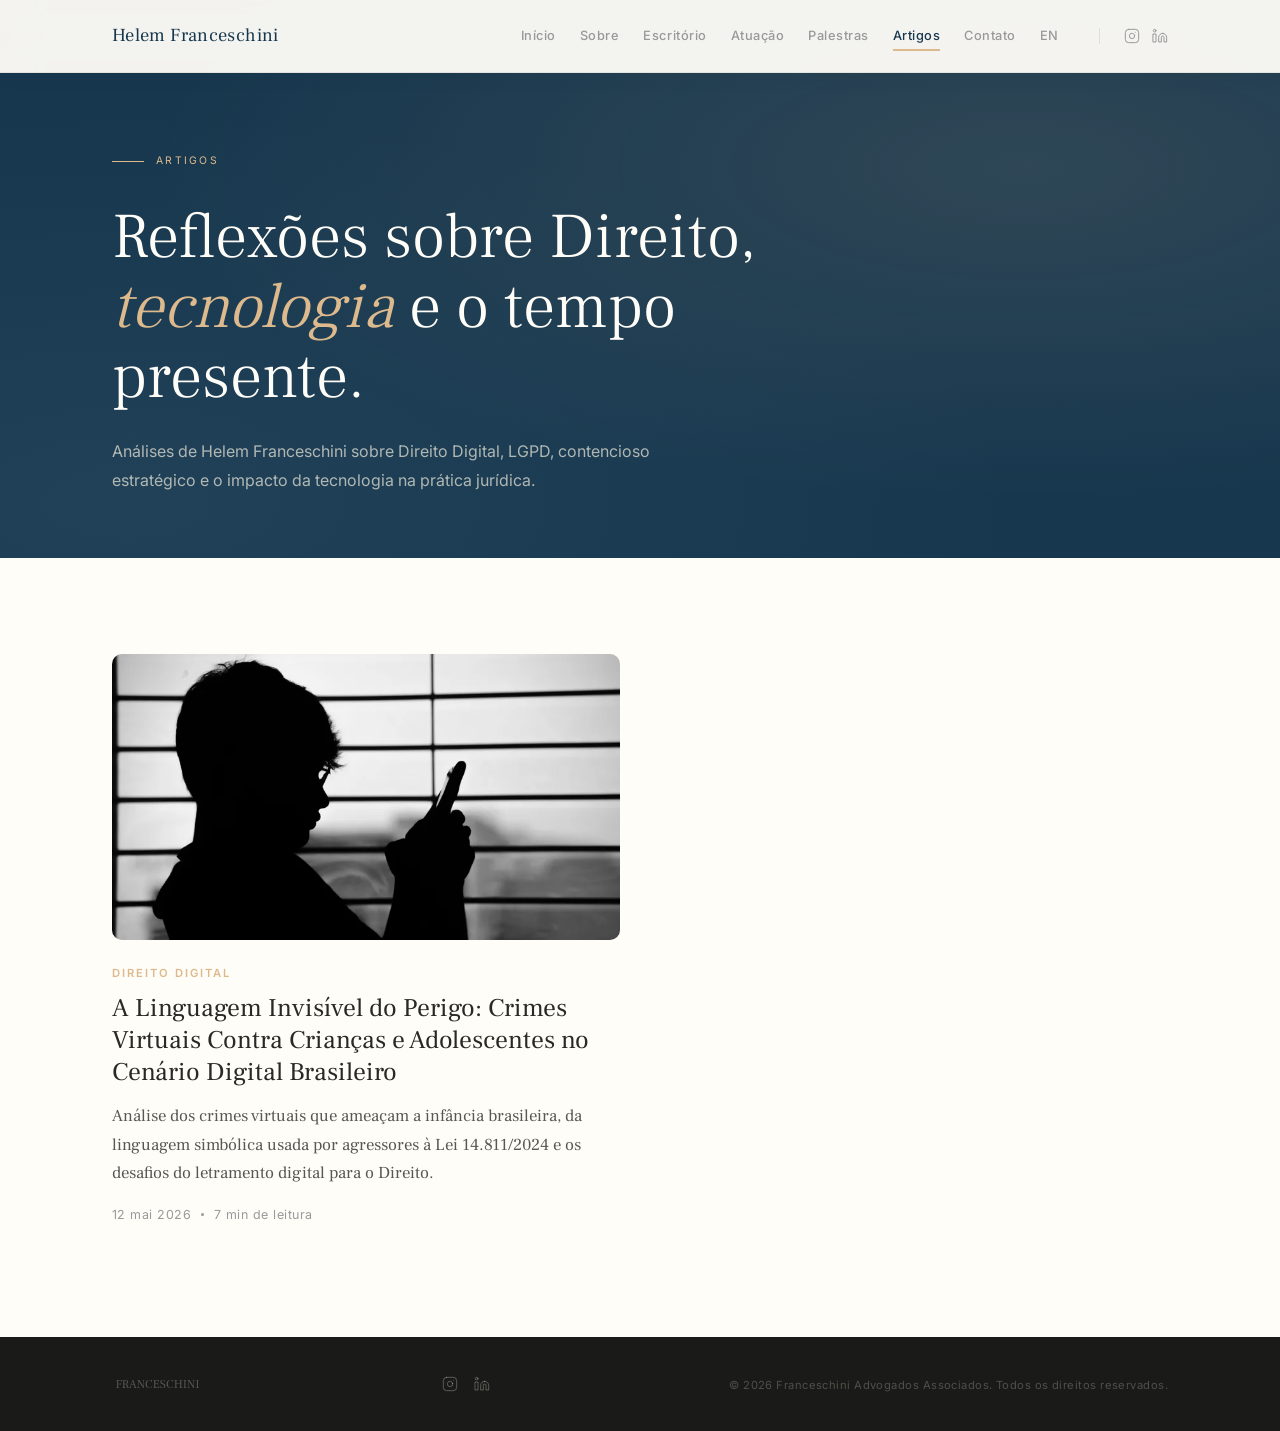
==== artigos/index.html @ 5e7c6a3b "feat: adiciona seção de Artigos com primeiro post (PT + EN) - /artigos/ (PT) e /en/articles/ (EN): l" ====
<!DOCTYPE html>
<html lang="pt-BR">
<head>
  <meta charset="UTF-8">
  <meta name="viewport" content="width=device-width, initial-scale=1.0">

  <title>Artigos | Helem Franceschini — Direito Digital, LGPD, Contencioso</title>
  <meta name="description" content="Artigos de Helem Franceschini sobre Direito Digital, LGPD, contencioso estratégico empresarial e tecnologia aplicada ao Direito.">
  <meta name="author" content="Helem Franceschini">
  <meta name="robots" content="index, follow, max-image-preview:large, max-snippet:-1">

  <link rel="canonical" href="https://www.helemfranceschini.com/artigos/">

  <!-- Open Graph -->
  <meta property="og:type" content="website">
  <meta property="og:locale" content="pt_BR">
  <meta property="og:title" content="Artigos | Helem Franceschini">
  <meta property="og:description" content="Artigos sobre Direito Digital, LGPD, contencioso estratégico empresarial e tecnologia aplicada ao Direito.">
  <meta property="og:url" content="https://www.helemfranceschini.com/artigos/">
  <meta property="og:site_name" content="Helem Franceschini">
  <meta property="og:image" content="https://www.helemfranceschini.com/assets/images/helem-franceschini-profile.jpg">

  <!-- Twitter Card -->
  <meta name="twitter:card" content="summary_large_image">
  <meta name="twitter:title" content="Artigos | Helem Franceschini">
  <meta name="twitter:description" content="Artigos sobre Direito Digital, LGPD, contencioso e tecnologia aplicada ao Direito.">
  <meta name="twitter:image" content="https://www.helemfranceschini.com/assets/images/helem-franceschini-profile.jpg">

  <!-- Favicon & Theme -->
  <link rel="icon" href="/assets/logos/icon.svg" type="image/svg+xml">
  <meta name="theme-color" content="#17374E">

  <!-- hreflang -->
  <link rel="alternate" hreflang="pt-BR" href="https://www.helemfranceschini.com/artigos/">
  <link rel="alternate" hreflang="en" href="https://www.helemfranceschini.com/en/articles/">
  <link rel="alternate" hreflang="x-default" href="https://www.helemfranceschini.com/artigos/">

  <!-- Structured Data — Blog index -->
  <script type="application/ld+json">
  {
    "@context": "https://schema.org",
    "@type": "Blog",
    "name": "Artigos — Helem Franceschini",
    "description": "Artigos sobre Direito Digital, LGPD, contencioso estratégico e tecnologia aplicada ao Direito.",
    "url": "https://www.helemfranceschini.com/artigos/",
    "inLanguage": "pt-BR",
    "publisher": {
      "@type": "Organization",
      "name": "Franceschini Advogados Associados",
      "url": "https://www.helemfranceschini.com"
    },
    "blogPost": [
      {
        "@type": "BlogPosting",
        "headline": "A Linguagem Invisível do Perigo: Crimes Virtuais Contra Crianças e Adolescentes no Cenário Digital Brasileiro",
        "url": "https://www.helemfranceschini.com/artigos/linguagem-invisivel-do-perigo.html",
        "datePublished": "2026-05-12",
        "author": { "@type": "Person", "name": "Helem Franceschini" },
        "image": "https://www.helemfranceschini.com/assets/images/articles/linguagem-invisivel-do-perigo-1600w.jpg"
      }
    ]
  }
  </script>

  <!-- Fonts -->
  <link rel="preconnect" href="https://fonts.googleapis.com">
  <link rel="preconnect" href="https://fonts.gstatic.com" crossorigin>
  <link href="https://fonts.googleapis.com/css2?family=Frank+Ruhl+Libre:wght@300;400;500&family=Inter:wght@400;500;600;700&display=swap" rel="stylesheet">

  <link rel="stylesheet" href="/css/style.css">
</head>
<body>

  <a href="#conteudo" class="skip-link">Pular para o conteúdo</a>

  <!-- NAVIGATION -->
  <header>
    <nav class="nav" id="nav" aria-label="Navegação principal">
      <div class="nav-inner">
        <a href="/" class="nav-logo" aria-label="Helem Franceschini — Início">
          <span class="nav-logo-text">Helem Franceschini</span>
        </a>
        <div class="nav-links">
          <a href="/" class="nav-link">Início</a>
          <a href="/#sobre" class="nav-link">Sobre</a>
          <a href="/#escritorio" class="nav-link">Escritório</a>
          <a href="/#atuacao" class="nav-link">Atuação</a>
          <a href="/#palestras" class="nav-link">Palestras</a>
          <a href="/artigos/" class="nav-link active">Artigos</a>
          <a href="/#contato" class="nav-link">Contato</a>
          <a href="/en/articles/" class="nav-link nav-lang" hreflang="en" lang="en" aria-label="Switch to English version">EN</a>
          <div class="nav-socials">
            <a href="https://www.instagram.com/helemfranceschini" class="nav-social" aria-label="Instagram" target="_blank" rel="noopener noreferrer">
              <svg width="16" height="16" viewBox="0 0 24 24" fill="none" stroke="currentColor" stroke-width="1.5" stroke-linecap="round" stroke-linejoin="round" aria-hidden="true"><rect x="2" y="2" width="20" height="20" rx="5" ry="5"/><path d="m16 11.37A4 4 0 1 1 12.63 8 4 4 0 0 1 16 11.37z"/><line x1="17.5" y1="6.5" x2="17.51" y2="6.5"/></svg>
            </a>
            <a href="https://www.linkedin.com/in/helem-franceschini-45b18839" class="nav-social" aria-label="LinkedIn" target="_blank" rel="noopener noreferrer">
              <svg width="16" height="16" viewBox="0 0 24 24" fill="none" stroke="currentColor" stroke-width="1.5" stroke-linecap="round" stroke-linejoin="round" aria-hidden="true"><path d="M16 8a6 6 0 0 1 6 6v7h-4v-7a2 2 0 0 0-2-2 2 2 0 0 0-2 2v7h-4v-7a6 6 0 0 1 6-6z"/><rect x="2" y="9" width="4" height="12"/><circle cx="4" cy="4" r="2"/></svg>
            </a>
          </div>
        </div>
        <button class="nav-toggle" id="navToggle" aria-label="Abrir menu de navegação" aria-expanded="false" onclick="this.classList.toggle('open');var m=document.getElementById('mobileMenu');m.classList.toggle('open');var o=m.classList.contains('open');document.body.style.overflow=o?'hidden':'';this.setAttribute('aria-expanded',o?'true':'false');">
          <span></span>
          <span></span>
        </button>
      </div>
    </nav>
  </header>

  <!-- MOBILE MENU -->
  <div class="mobile-menu" id="mobileMenu" role="dialog" aria-label="Menu de navegação">
    <a href="/" class="mobile-link">Início</a>
    <a href="/#sobre" class="mobile-link">Sobre</a>
    <a href="/#escritorio" class="mobile-link">Escritório</a>
    <a href="/#atuacao" class="mobile-link">Atuação</a>
    <a href="/#palestras" class="mobile-link">Palestras</a>
    <a href="/artigos/" class="mobile-link">Artigos</a>
    <a href="/#contato" class="mobile-link">Contato</a>
    <a href="/en/articles/" class="mobile-link mobile-lang" hreflang="en" lang="en" aria-label="Switch to English version">EN — English version</a>
    <div class="mobile-socials">
      <a href="https://www.instagram.com/helemfranceschini" class="mobile-social" aria-label="Instagram" target="_blank" rel="noopener noreferrer">
        <svg width="20" height="20" viewBox="0 0 24 24" fill="none" stroke="currentColor" stroke-width="1.5" stroke-linecap="round" stroke-linejoin="round" aria-hidden="true"><rect x="2" y="2" width="20" height="20" rx="5" ry="5"/><path d="m16 11.37A4 4 0 1 1 12.63 8 4 4 0 0 1 16 11.37z"/><line x1="17.5" y1="6.5" x2="17.51" y2="6.5"/></svg>
      </a>
      <a href="https://www.linkedin.com/in/helem-franceschini-45b18839" class="mobile-social" aria-label="LinkedIn" target="_blank" rel="noopener noreferrer">
        <svg width="20" height="20" viewBox="0 0 24 24" fill="none" stroke="currentColor" stroke-width="1.5" stroke-linecap="round" stroke-linejoin="round" aria-hidden="true"><path d="M16 8a6 6 0 0 1 6 6v7h-4v-7a2 2 0 0 0-2-2 2 2 0 0 0-2 2v7h-4v-7a6 6 0 0 1 6-6z"/><rect x="2" y="9" width="4" height="12"/><circle cx="4" cy="4" r="2"/></svg>
      </a>
    </div>
  </div>

  <main id="conteudo">
    <!-- HERO -->
    <section class="articles-hero" aria-label="Artigos">
      <div class="container">
        <div class="section-eyebrow eyebrow-ambar">
          <span class="eyebrow-line line-ambar"></span>
          <span>Artigos</span>
        </div>
        <h1 class="articles-hero-title">
          Reflexões sobre Direito,<br>
          <em>tecnologia</em> e o tempo presente.
        </h1>
        <p class="articles-hero-sub">
          Análises de Helem Franceschini sobre Direito Digital, LGPD, contencioso estratégico e o impacto da tecnologia na prática jurídica.
        </p>
      </div>
    </section>

    <!-- LISTING -->
    <section class="articles-section" aria-label="Lista de artigos">
      <div class="container">
        <div class="articles-grid">

          <a href="/artigos/linguagem-invisivel-do-perigo.html" class="article-card" aria-label="A Linguagem Invisível do Perigo">
            <div class="article-card-cover">
              <picture>
                <source type="image/webp" srcset="/assets/images/articles/linguagem-invisivel-do-perigo-800w.webp 800w, /assets/images/articles/linguagem-invisivel-do-perigo-1600w.webp 1600w" sizes="(max-width: 900px) 100vw, 540px">
                <img src="/assets/images/articles/linguagem-invisivel-do-perigo-1600w.jpg" srcset="/assets/images/articles/linguagem-invisivel-do-perigo-800w.jpg 800w, /assets/images/articles/linguagem-invisivel-do-perigo-1600w.jpg 1600w" sizes="(max-width: 900px) 100vw, 540px" alt="" width="1600" height="900" loading="lazy">
              </picture>
            </div>
            <div class="article-card-category">Direito Digital</div>
            <h2 class="article-card-title">A Linguagem Invisível do Perigo: Crimes Virtuais Contra Crianças e Adolescentes no Cenário Digital Brasileiro</h2>
            <p class="article-card-summary">Análise dos crimes virtuais que ameaçam a infância brasileira, da linguagem simbólica usada por agressores à Lei 14.811/2024 e os desafios do letramento digital para o Direito.</p>
            <div class="article-card-meta">
              <time datetime="2026-05-12">12 mai 2026</time>
              <span class="article-card-meta-dot" aria-hidden="true"></span>
              <span>7 min de leitura</span>
            </div>
          </a>

        </div>
      </div>
    </section>
  </main>

  <!-- FOOTER -->
  <footer class="footer" role="contentinfo">
    <div class="container footer-inner">
      <div class="footer-brand">
        <img src="/assets/logos/logotype.svg" alt="Franceschini Advogados Associados" class="footer-logo" width="200" height="16">
      </div>
      <div class="footer-center">
        <div class="footer-socials">
          <a href="https://www.instagram.com/helemfranceschini" class="footer-social-link" aria-label="Instagram" target="_blank" rel="noopener noreferrer">
            <svg width="16" height="16" viewBox="0 0 24 24" fill="none" stroke="currentColor" stroke-width="1.5" stroke-linecap="round" stroke-linejoin="round" aria-hidden="true"><rect x="2" y="2" width="20" height="20" rx="5" ry="5"/><path d="m16 11.37A4 4 0 1 1 12.63 8 4 4 0 0 1 16 11.37z"/><line x1="17.5" y1="6.5" x2="17.51" y2="6.5"/></svg>
          </a>
          <a href="https://www.linkedin.com/in/helem-franceschini-45b18839" class="footer-social-link" aria-label="LinkedIn" target="_blank" rel="noopener noreferrer">
            <svg width="16" height="16" viewBox="0 0 24 24" fill="none" stroke="currentColor" stroke-width="1.5" stroke-linecap="round" stroke-linejoin="round" aria-hidden="true"><path d="M16 8a6 6 0 0 1 6 6v7h-4v-7a2 2 0 0 0-2-2 2 2 0 0 0-2 2v7h-4v-7a6 6 0 0 1 6-6z"/><rect x="2" y="9" width="4" height="12"/><circle cx="4" cy="4" r="2"/></svg>
          </a>
        </div>
      </div>
      <div class="footer-right">
        <span class="footer-text">&copy; 2026 Franceschini Advogados Associados. Todos os direitos reservados.</span>
      </div>
    </div>
  </footer>

  <script src="/js/main.js" defer></script>
</body>
</html>
---- css/style.css ----
/* ========================================
   HELEM FRANCESCHINI — Site Pessoal
   Paleta: Safira, Azul, Off-white, Alabastro, Âmbar, Ônix
   Tipografia: Inter (títulos) + Frank Ruhl Libre (corpo)
   ======================================== */

/* ── SKIP LINK ── */
.skip-link {
  position: absolute;
  top: -100%;
  left: 1rem;
  z-index: 9999;
  padding: 0.75rem 1.5rem;
  background: var(--safira);
  color: var(--offwhite);
  font-family: 'Inter', sans-serif;
  font-size: 0.85rem;
  border-radius: 0 0 8px 8px;
  transition: top 0.2s;
}

.skip-link:focus {
  top: 0;
}

/* ── RESET & BASE ── */
*, *::before, *::after {
  box-sizing: border-box;
  margin: 0;
  padding: 0;
}

:root {
  --safira: #17374E;
  --safira-mid: #1e4a67;
  --azul: #8FB8CC;
  --offwhite: #FFFDF8;
  --alabastro: #EFEBDB;
  --ambar: #DDBA8D;
  --onix: #2A2926;
  --cinza: #999999;
  --cinza-light: #e8e4d8;

  --font-display: 'Inter', sans-serif;
  --font-body: 'Frank Ruhl Libre', serif;

  --nav-height: 72px;
}

html {
  scroll-behavior: smooth;
  scroll-padding-top: var(--nav-height);
}

body {
  font-family: var(--font-body);
  font-size: 1.1rem;
  background: var(--offwhite);
  color: var(--onix);
  line-height: 1.7;
  -webkit-font-smoothing: antialiased;
  -moz-osx-font-smoothing: grayscale;
  overflow-x: hidden;
}

a {
  color: inherit;
  text-decoration: none;
}

img {
  max-width: 100%;
  display: block;
}

/* ── CONTAINER ── */
.container {
  width: 100%;
  max-width: 1120px;
  margin: 0 auto;
  padding: 0 2rem;
}

/* ── NAVIGATION ── */
.nav {
  position: fixed;
  top: 0;
  left: 0;
  right: 0;
  z-index: 1000;
  background: transparent;
  border-bottom: 0.5px solid transparent;
  transition: background 0.4s ease, box-shadow 0.4s ease, border-color 0.4s ease;
}

.nav.scrolled {
  background: rgba(255, 253, 248, 0.95);
  backdrop-filter: blur(20px);
  -webkit-backdrop-filter: blur(20px);
  border-bottom-color: rgba(42, 41, 38, 0.08);
  box-shadow: 0 1px 20px rgba(23, 55, 78, 0.06);
}

.nav-inner {
  max-width: 1120px;
  margin: 0 auto;
  padding: 0 2rem;
  height: var(--nav-height);
  display: flex;
  align-items: center;
  justify-content: space-between;
}

.nav-logo-text {
  font-family: var(--font-body);
  font-size: 1.15rem;
  font-weight: 400;
  letter-spacing: 0.02em;
  color: var(--offwhite);
  transition: color 0.3s;
}

.nav.scrolled .nav-logo-text {
  color: var(--safira);
}

.nav-logo:hover .nav-logo-img {
  opacity: 0.7;
}

.nav-links {
  display: flex;
  align-items: center;
  gap: 1.5rem;
}

.nav-link {
  font-family: var(--font-display);
  font-size: 0.8rem;
  font-weight: 500;
  letter-spacing: 0.04em;
  color: rgba(239, 235, 219, 0.5);
  transition: color 0.3s;
  position: relative;
}

.nav.scrolled .nav-link {
  color: var(--cinza);
}

.nav-link::after {
  content: '';
  position: absolute;
  bottom: -4px;
  left: 0;
  width: 0;
  height: 1.5px;
  background: var(--ambar);
  transition: width 0.3s ease;
}

.nav-link:hover,
.nav-link.active {
  color: var(--offwhite);
}

.nav.scrolled .nav-link:hover,
.nav.scrolled .nav-link.active {
  color: var(--safira);
}

.nav-link.active::after,
.nav-link:hover::after {
  width: 100%;
}

/* Nav Social Icons */
.nav-socials {
  display: flex;
  align-items: center;
  gap: 0.75rem;
  margin-left: 1rem;
  padding-left: 1.5rem;
  border-left: 1px solid rgba(239, 235, 219, 0.15);
}

.nav.scrolled .nav-socials {
  border-left-color: rgba(42, 41, 38, 0.1);
}

.nav-social {
  display: flex;
  align-items: center;
  justify-content: center;
  color: rgba(239, 235, 219, 0.4);
  transition: color 0.3s;
}

.nav-social:hover {
  color: var(--ambar);
}

.nav.scrolled .nav-social {
  color: var(--cinza);
}

.nav.scrolled .nav-social:hover {
  color: var(--safira);
}

/* Hamburger */
.nav-toggle {
  display: none;
  background: none;
  border: none;
  cursor: pointer;
  width: 28px;
  height: 20px;
  position: relative;
  z-index: 1001;
}

.nav-toggle span {
  display: block;
  width: 100%;
  height: 1.5px;
  background: var(--offwhite);
  position: absolute;
  left: 0;
  transition: all 0.3s ease;
}

.nav.scrolled .nav-toggle span {
  background: var(--safira);
}

.nav-toggle span:first-child { top: 4px; }
.nav-toggle span:last-child { bottom: 4px; }

.nav-toggle.open span:first-child {
  top: 50%;
  transform: translateY(-50%) rotate(45deg);
}

.nav-toggle.open span:last-child {
  bottom: 50%;
  transform: translateY(50%) rotate(-45deg);
}

/* Mobile Menu */
.mobile-menu {
  display: none;
  position: fixed;
  top: 0;
  left: 0;
  right: 0;
  bottom: 0;
  background: var(--safira);
  z-index: 999;
  flex-direction: column;
  align-items: center;
  justify-content: center;
  gap: 2.5rem;
  opacity: 0;
  pointer-events: none;
  transition: opacity 0.4s ease;
}

.mobile-menu.open {
  opacity: 1;
  pointer-events: auto;
}

.mobile-link {
  font-family: var(--font-display);
  font-size: 1.5rem;
  font-weight: 300;
  color: var(--offwhite);
  letter-spacing: 0.06em;
  transition: color 0.2s;
}

.mobile-link:hover {
  color: var(--ambar);
}

.mobile-socials {
  display: flex;
  gap: 1.5rem;
  margin-top: 1rem;
}

.mobile-social {
  display: flex;
  align-items: center;
  justify-content: center;
  width: 44px;
  height: 44px;
  border-radius: 50%;
  border: 1px solid rgba(143, 184, 204, 0.2);
  color: rgba(239, 235, 219, 0.5);
  transition: all 0.3s ease;
}

.mobile-social:hover {
  border-color: var(--ambar);
  color: var(--ambar);
}

/* ── HERO ── */
.hero {
  min-height: 100vh;
  display: flex;
  align-items: center;
  justify-content: center;
  background: var(--safira);
  position: relative;
  overflow: hidden;
}

.hero-video {
  position: absolute;
  top: 0;
  left: 0;
  width: 100%;
  height: 100%;
  object-fit: cover;
  z-index: 0;
  pointer-events: none;
}

.hero-video-overlay {
  position: absolute;
  top: 0;
  left: 0;
  width: 100%;
  height: 100%;
  background: rgba(0, 0, 0, 0.22);
  z-index: 1;
}

.hero-bg {
  position: absolute;
  inset: 0;
  pointer-events: none;
  overflow: hidden;
}

.hero-logo-bg {
  position: absolute;
  right: -350px;
  bottom: -120px;
  width: 700px;
  height: auto;
  fill: #DDBA8D;
  opacity: 0.60;
}

@media (max-width: 900px) {
  .hero-logo-bg {
    width: 550px;
    right: -280px;
    bottom: -100px;
  }
}

.hero-content {
  position: relative;
  z-index: 2;
  text-align: left;
  padding-top: calc(var(--nav-height) + 2rem);
  padding-bottom: 4rem;
}

.hero-eyebrow {
  display: flex;
  align-items: center;
  gap: 12px;
  margin-bottom: 2rem;
  font-family: var(--font-display);
  font-size: 0.65rem;
  letter-spacing: 0.22em;
  text-transform: uppercase;
  color: var(--offwhite);
  opacity: 0;
  transform: translateY(20px);
  animation: fadeUp 0.8s ease 0.3s forwards;
}

.eyebrow-line {
  display: block;
  width: 32px;
  height: 0.5px;
  background: var(--offwhite);
}

.hero-title {
  font-family: var(--font-body);
  font-weight: 300;
  font-size: clamp(2.5rem, 5.5vw, 4.2rem);
  line-height: 1.05;
  color: rgba(239, 235, 219, 0.4);
  margin-bottom: 1.75rem;
  opacity: 0;
  transform: translateY(30px);
  animation: fadeUp 0.8s ease 0.5s forwards;
}

.hero-name {
  text-transform: uppercase;
  color: var(--ambar);
  display: block;
}

.hero-subtitle {
  font-family: var(--font-display);
  font-size: clamp(1rem, 1.4vw, 1.2rem);
  font-weight: 400;
  color: rgba(239, 235, 219, 0.65);
  line-height: 1.85;
  max-width: 600px;
  margin-bottom: 4rem;
  opacity: 0;
  transform: translateY(20px);
  animation: fadeUp 0.8s ease 0.7s forwards;
}

.hero-scroll {
  display: flex;
  align-items: center;
  gap: 16px;
  font-family: var(--font-display);
  font-size: 0.7rem;
  letter-spacing: 0.14em;
  text-transform: uppercase;
  color: rgba(239, 235, 219, 0.3);
  opacity: 0;
  animation: fadeUp 0.8s ease 1s forwards;
}

.scroll-indicator {
  width: 20px;
  height: 32px;
  border: 1px solid rgba(239, 235, 219, 0.2);
  border-radius: 10px;
  display: flex;
  align-items: flex-start;
  justify-content: center;
  padding-top: 6px;
}

.scroll-dot {
  width: 3px;
  height: 6px;
  background: var(--ambar);
  border-radius: 2px;
  animation: scrollBounce 2s ease-in-out infinite;
}

/* ── SECTIONS ── */
.section {
  padding: 7rem 0;
}

.section-light {
  background: var(--offwhite);
}

.section-safira {
  background: var(--safira);
}

.section-onix {
  background: var(--onix);
}

.section-ambar {
  background: var(--ambar);
}

.section-eyebrow {
  display: flex;
  align-items: center;
  gap: 12px;
  margin-bottom: 2rem;
  font-family: var(--font-display);
  font-size: 0.65rem;
  letter-spacing: 0.22em;
  text-transform: uppercase;
  color: var(--cinza);
}

.section-eyebrow .eyebrow-line {
  background: var(--cinza);
}

.eyebrow-ambar {
  color: var(--ambar);
}

.line-ambar {
  background: var(--ambar) !important;
}

.section-title {
  font-family: var(--font-body);
  font-weight: 300;
  font-size: clamp(2rem, 4vw, 3.2rem);
  line-height: 1.15;
  margin-bottom: 2rem;
}

.title-dark {
  color: var(--onix);
}

.title-dark em {
  font-style: italic;
  color: var(--safira);
}

.title-light {
  color: var(--offwhite);
}

.title-light em {
  font-style: italic;
  color: var(--ambar);
}

.prose {
  font-family: var(--font-body);
  font-size: 1.15rem;
  font-weight: 400;
  line-height: 1.9;
  color: var(--onix);
  max-width: 660px;
  margin-bottom: 1.15rem;
}

.prose:last-child {
  margin-bottom: 0;
}

.prose-light {
  color: rgba(239, 235, 219, 0.88);
}

/* ── ABOUT GRID ── */
.about-grid {
  display: grid;
  grid-template-columns: 1.4fr 1fr;
  gap: 4rem;
  align-items: start;
}

.about-eyebrow-mobile {
  display: none;
}

/* About Photo */
.about-photo {
  display: flex;
  align-items: flex-start;
  justify-content: center;
}

.about-photo img {
  width: 100%;
  max-width: 420px;
  height: auto;
  border-radius: 14px;
  object-fit: cover;
  display: block;
}

/* Marquee Carousel */
.marquee-wrapper {
  margin-top: 4rem;
  overflow: hidden;
  display: flex;
  flex-direction: column;
  gap: 0.75rem;
  mask-image: linear-gradient(to right, transparent, black 3%, black 97%, transparent);
  -webkit-mask-image: linear-gradient(to right, transparent, black 3%, black 97%, transparent);
}

.marquee-track {
  display: flex;
  width: max-content;
  animation: marqueeScroll 55s linear infinite;
}

.marquee-track-reverse {
  animation: marqueeScrollReverse 45s linear infinite;
}

.marquee-track:hover {
  animation-play-state: paused;
}

.marquee-content {
  display: flex;
  align-items: center;
  gap: 1rem;
  flex-shrink: 0;
  padding-right: 1rem;
}

.marquee-item {
  font-family: var(--font-display);
  font-size: 0.9rem;
  color: var(--cinza);
  white-space: nowrap;
  letter-spacing: 0.02em;
  padding: 0.65rem 1.2rem;
  border-left: 2px solid var(--cinza-light);
}

.marquee-item strong {
  color: var(--safira);
  font-weight: 600;
  margin-right: 0.4rem;
}

@keyframes marqueeScroll {
  0% { transform: translateX(0); }
  100% { transform: translateX(-50%); }
}

@keyframes marqueeScrollReverse {
  0% { transform: translateX(-50%); }
  100% { transform: translateX(0); }
}

/* ── CAREER HIGHLIGHTS ── */
.about-divider {
  border: none;
  border-top: 1px solid var(--cinza-light);
  margin: 3.5rem 0;
}

.career-highlights-title {
  font-family: var(--font-body);
  font-size: clamp(1.6rem, 3vw, 2.2rem);
  font-weight: 300;
  color: var(--onix);
  margin-bottom: 2rem;
}

.career-section {
  margin-bottom: 1.75rem;
}

.career-cat {
  font-family: var(--font-display);
  font-size: 0.65rem;
  font-weight: 600;
  letter-spacing: 0.16em;
  text-transform: uppercase;
  color: var(--ambar);
  margin-bottom: 0.75rem;
}

.career-item {
  display: flex;
  align-items: baseline;
  gap: 1.25rem;
  padding: 0.7rem 0;
  border-bottom: 0.5px solid rgba(42, 41, 38, 0.06);
  font-family: var(--font-body);
  font-size: 1.05rem;
  font-weight: 400;
  color: var(--onix);
  line-height: 1.7;
}

.career-item:last-child {
  border-bottom: none;
}

.career-item-ruled {
  border-top: 1px solid rgba(42, 41, 38, 0.15);
  padding-top: 0.85rem;
  margin-top: -0.75rem;
}

.career-item strong {
  font-weight: 500;
  color: var(--safira);
}

.career-year {
  font-family: var(--font-display);
  font-size: 0.7rem;
  font-weight: 600;
  color: var(--cinza);
  letter-spacing: 0.06em;
  min-width: 60px;
  flex-shrink: 0;
}

.career-link {
  color: var(--safira);
  text-decoration: none;
  border-bottom: 1px solid rgba(23, 55, 78, 0.2);
  transition: border-color 0.2s;
}

.career-link:hover {
  border-color: var(--safira);
}

.career-link strong {
  color: inherit;
}

.career-toggle {
  display: inline-flex;
  align-items: center;
  gap: 0.5rem;
  margin-top: 1.5rem;
  padding: 0.75rem 1.5rem;
  background: none;
  border: 1px solid var(--cinza-light);
  border-radius: 50px;
  cursor: pointer;
  font-family: var(--font-display);
  font-size: 0.75rem;
  font-weight: 500;
  letter-spacing: 0.06em;
  color: var(--safira);
  transition: all 0.3s ease;
}

.career-toggle:hover {
  background: var(--safira);
  color: var(--offwhite);
  border-color: var(--safira);
}

.career-toggle-icon {
  transition: transform 0.3s ease;
}

.career-toggle[aria-expanded="true"] .career-toggle-icon {
  transform: rotate(180deg);
}

@media (max-width: 600px) {
  .career-item {
    flex-direction: column;
    gap: 0.25rem;
  }

  .career-year {
    min-width: unset;
  }
}

/* ── BELIEFS GRID ── */
.beliefs-grid {
  display: grid;
  grid-template-columns: repeat(3, 1fr);
  gap: 1.5rem;
  margin-top: 3rem;
}

.belief-card {
  padding: 2rem;
  background: rgba(255, 253, 248, 0.06);
  border-radius: 12px;
  border: 0.5px solid rgba(143, 184, 204, 0.12);
  transition: transform 0.3s ease, background 0.3s ease;
}

.belief-card:hover {
  transform: translateY(-4px);
  background: rgba(255, 253, 248, 0.1);
}

.belief-title {
  font-family: var(--font-display);
  font-size: 1.2rem;
  font-weight: 600;
  color: var(--ambar);
  margin-bottom: 0.75rem;
}

.belief-text {
  font-family: var(--font-body);
  font-size: 1.1rem;
  font-weight: 400;
  color: rgba(239, 235, 219, 0.88);
  line-height: 1.75;
}

/* ── CONVICTIONS ── */
.convictions-list {
  display: flex;
  flex-direction: column;
  gap: 1rem;
  max-width: 720px;
}

.conviction {
  display: flex;
  align-items: flex-start;
  gap: 1rem;
  padding: 1.25rem 1.5rem;
  background: rgba(255, 253, 248, 0.04);
  border-radius: 10px;
  border-left: 2px solid var(--ambar);
  transition: background 0.3s ease;
}

.conviction:hover {
  background: rgba(255, 253, 248, 0.08);
}

.conviction-marker {
  width: 6px;
  height: 6px;
  min-width: 6px;
  background: var(--ambar);
  border-radius: 50%;
  margin-top: 0.6rem;
}

.conviction p {
  font-family: var(--font-body);
  font-size: 1.1rem;
  font-weight: 400;
  color: rgba(239, 235, 219, 0.88);
  line-height: 1.8;
}

/* ── ATUAÇÃO (video bg) ── */
.section-atuacao {
  position: relative;
  overflow: hidden;
  padding: 7rem 0;
  background: var(--safira);
}

.atuacao-video {
  position: absolute;
  top: 0;
  left: 0;
  width: 100%;
  height: 100%;
  object-fit: cover;
  z-index: 0;
  pointer-events: none;
}

.atuacao-overlay {
  position: absolute;
  top: 0;
  left: 0;
  width: 100%;
  height: 100%;
  background: rgba(23, 55, 78, 0.82);
  z-index: 1;
}

.atuacao-content {
  position: relative;
  z-index: 2;
}

/* ── AREAS GRID ── */
.areas-grid {
  display: grid;
  grid-template-columns: repeat(2, 1fr);
  gap: 1.5rem;
  margin-top: 1rem;
}

.area-card-glass {
  padding: 2rem;
  background: rgba(255, 253, 248, 0.07);
  backdrop-filter: blur(8px);
  -webkit-backdrop-filter: blur(8px);
  border-radius: 12px;
  border: 0.5px solid rgba(143, 184, 204, 0.12);
  transition: transform 0.3s ease, background 0.3s ease;
}

.area-card-glass:hover {
  transform: translateY(-4px);
  background: rgba(255, 253, 248, 0.12);
}

.area-number {
  font-family: var(--font-display);
  font-size: 0.7rem;
  font-weight: 600;
  color: var(--ambar);
  letter-spacing: 0.1em;
  margin-bottom: 1rem;
}

.area-title {
  font-family: var(--font-display);
  font-size: 1.1rem;
  font-weight: 600;
  color: var(--offwhite);
  margin-bottom: 0.75rem;
  line-height: 1.3;
}

.area-desc {
  font-family: var(--font-body);
  font-size: 1.05rem;
  font-weight: 400;
  color: rgba(239, 235, 219, 0.85);
  line-height: 1.75;
}

/* ── HIGHLIGHTS ── */
.highlights-list {
  display: flex;
  flex-direction: column;
  gap: 0;
}

.highlight {
  display: flex;
  align-items: flex-start;
  gap: 2rem;
  padding: 1.75rem 0;
  border-bottom: 0.5px solid rgba(143, 184, 204, 0.12);
  transition: padding-left 0.3s ease;
}

.highlight:first-child {
  border-top: 0.5px solid rgba(143, 184, 204, 0.12);
}

.highlight:hover {
  padding-left: 1rem;
}

.highlight-year {
  font-family: var(--font-display);
  font-size: 0.7rem;
  font-weight: 600;
  color: var(--ambar);
  letter-spacing: 0.08em;
  text-transform: uppercase;
  min-width: 70px;
  padding-top: 0.2rem;
}

.highlight-content h3 {
  font-family: var(--font-display);
  font-size: 1rem;
  font-weight: 500;
  color: var(--offwhite);
  margin-bottom: 0.25rem;
}

.highlight-content p {
  font-family: var(--font-body);
  font-size: 0.95rem;
  font-weight: 400;
  color: rgba(239, 235, 219, 0.65);
  line-height: 1.7;
  max-width: 480px;
}

/* ── CTA PALESTRA ── */
.section-cta-palestra {
  position: relative;
  background: var(--onix);
  min-height: 70vh;
  display: flex;
  align-items: center;
  justify-content: center;
  overflow: hidden;
}

.cta-palestra-collage {
  position: absolute;
  top: 0;
  left: 0;
  width: 100%;
  height: 100%;
  display: grid;
  grid-template-columns: repeat(4, 1fr);
  grid-template-rows: 1fr;
  gap: 0;
}

.collage-img {
  width: 100%;
  height: 100%;
  object-fit: cover;
  object-position: center 30%;
  display: block;
}

.cta-palestra-overlay {
  position: absolute;
  top: 0;
  left: 0;
  width: 100%;
  height: 100%;
  background: linear-gradient(
    to bottom,
    var(--safira) 0%,
    rgba(23, 55, 78, 0.72) 20%,
    rgba(23, 55, 78, 0.72) 80%,
    rgba(23, 55, 78, 0.88) 100%
  );
  z-index: 1;
}

.section-cta-palestra .cta-container {
  position: relative;
  z-index: 2;
}

@media (max-width: 900px) {
  .cta-palestra-collage {
    grid-template-columns: 1fr 1fr;
    grid-template-rows: 1fr 1fr;
  }
}

.cta-container {
  text-align: center;
  padding: 2rem 2rem;
}

.cta-palestra-title {
  font-family: var(--font-body);
  font-weight: 300;
  font-size: clamp(1.8rem, 3.5vw, 2.8rem);
  color: var(--offwhite);
  line-height: 1.25;
  max-width: 680px;
  margin: 0 auto 1rem;
}

.cta-palestra-title em {
  font-style: italic;
  color: var(--ambar);
}

.cta-palestra-sub {
  font-family: var(--font-display);
  font-size: clamp(0.85rem, 1.2vw, 1rem);
  font-weight: 300;
  color: rgba(239, 235, 219, 0.6);
  margin-bottom: 2.5rem;
}

.palestra-temas {
  display: flex;
  flex-wrap: wrap;
  justify-content: center;
  gap: 0.6rem;
  margin: 2rem auto 3rem;
  max-width: 750px;
}

.palestra-tema {
  font-family: var(--font-display);
  font-size: 0.82rem;
  font-weight: 500;
  letter-spacing: 0.04em;
  color: rgba(239, 235, 219, 0.7);
  padding: 0.55rem 1.15rem;
  border: 1px solid rgba(221, 186, 141, 0.25);
  background: transparent;
  border-radius: 50px;
  opacity: 0;
  transform: translateY(10px);
  animation: temaFadeIn 0.6s ease forwards;
}

.palestra-tema:nth-child(1) { animation-delay: 0.1s; }
.palestra-tema:nth-child(2) { animation-delay: 0.25s; }
.palestra-tema:nth-child(3) { animation-delay: 0.4s; }
.palestra-tema:nth-child(4) { animation-delay: 0.55s; }
.palestra-tema:nth-child(5) { animation-delay: 0.7s; }
.palestra-tema:nth-child(6) { animation-delay: 0.85s; }
.palestra-tema:nth-child(7) { animation-delay: 1.0s; }

@keyframes temaFadeIn {
  to {
    opacity: 1;
    transform: translateY(0);
  }
}

.palestra-tema-dark {
  color: rgba(239, 235, 219, 0.7);
  border-color: rgba(239, 235, 219, 0.2);
}

.palestra-tema-dark:hover,
.palestra-tema-dark.active {
  color: var(--ambar);
  border-color: var(--ambar);
  background: rgba(221, 186, 141, 0.1);
}

.palestra-desc-dark {
  color: rgba(239, 235, 219, 0.65);
}

.palestra-temas-dark {
  margin: 2rem auto 0;
}

.palestra-tema:hover,
.palestra-tema.active {
  color: var(--ambar);
  border-color: var(--ambar);
  background: rgba(221, 186, 141, 0.1);
  transition: all 0.3s ease;
  cursor: pointer;
}

.palestra-desc {
  font-family: var(--font-body);
  font-size: 1.2rem;
  font-weight: 400;
  color: var(--offwhite);
  text-align: center;
  max-width: 520px;
  margin: 0 auto;
  line-height: 1.7;
  max-height: 0;
  opacity: 0;
  overflow: hidden;
  transition: max-height 0.4s ease, opacity 0.3s ease, margin 0.4s ease, padding 0.4s ease;
  padding: 0;
}

.palestra-desc.visible {
  max-height: 120px;
  opacity: 1;
  margin-bottom: 2rem;
  padding-top: 0.5rem;
}

.cta-btn {
  display: inline-block;
  font-family: var(--font-display);
  font-size: 0.8rem;
  font-weight: 500;
  letter-spacing: 0.1em;
  text-transform: uppercase;
  color: var(--offwhite);
  background: var(--ambar);
  padding: 1rem 2.5rem;
  border-radius: 50px;
  transition: transform 0.3s ease, box-shadow 0.3s ease;
}

.cta-btn:hover {
  transform: translateY(-2px);
  box-shadow: 0 8px 30px rgba(221, 186, 141, 0.4);
}

/* ── CONTACT ── */
.contact-grid {
  max-width: 540px;
}

.contact-text {
  font-family: var(--font-body);
  font-size: 1.15rem;
  font-weight: 400;
  color: rgba(239, 235, 219, 0.78);
  line-height: 1.85;
  margin-bottom: 2rem;
}

.contact-email {
  display: inline-block;
  font-family: var(--font-display);
  font-size: 1.1rem;
  font-weight: 400;
  color: var(--ambar);
  margin-bottom: 2rem;
  position: relative;
  transition: color 0.2s;
}

.contact-email::after {
  content: '';
  position: absolute;
  bottom: -2px;
  left: 0;
  width: 100%;
  height: 1px;
  background: var(--ambar);
  opacity: 0.3;
  transition: opacity 0.2s;
}

.contact-email:hover::after {
  opacity: 1;
}

.contact-location {
  margin-bottom: 2rem;
}

.location-label {
  display: block;
  font-family: var(--font-display);
  font-size: 0.65rem;
  letter-spacing: 0.18em;
  text-transform: uppercase;
  color: var(--cinza);
  margin-bottom: 0.5rem;
}

.location-text {
  font-family: var(--font-body);
  font-size: 1.05rem;
  font-weight: 400;
  color: rgba(239, 235, 219, 0.78);
}

a.location-link {
  display: inline-block;
  transition: color 0.2s;
}

a.location-link:hover {
  color: var(--ambar);
}

.contact-socials {
  display: flex;
  gap: 1rem;
}

.social-link {
  display: flex;
  align-items: center;
  justify-content: center;
  width: 44px;
  height: 44px;
  border-radius: 50%;
  border: 1px solid rgba(143, 184, 204, 0.2);
  color: rgba(239, 235, 219, 0.5);
  transition: all 0.3s ease;
}

.social-link:hover {
  border-color: var(--ambar);
  color: var(--ambar);
  transform: translateY(-2px);
}

/* ── WHAT NOW (split CTA) ── */
.contact-split {
  display: grid;
  grid-template-columns: 1fr 1fr;
  gap: 4rem;
  align-items: center;
  min-height: 380px;
}

.contact-question {
  font-family: var(--font-body);
  font-weight: 500;
  font-size: clamp(4rem, 4vw, 3rem);
  line-height: 1.2;
  color: var(--onix);
}

.contact-right {
  display: flex;
  flex-direction: column;
  align-items: flex-end;
  gap: 1rem;
}

.contact-action-btn {
  display: block;
  font-family: var(--font-display);
  font-size: 0.8rem;
  font-weight: 500;
  letter-spacing: 0.1em;
  text-transform: uppercase;
  color: var(--offwhite);
  background: var(--onix);
  padding: 1.15rem 2.25rem;
  min-width: 275px;
  text-align: center;
  transition: transform 0.3s ease, box-shadow 0.3s ease;
}

.contact-action-btn:hover {
  transform: translateX(-6px);
  box-shadow: 0 4px 20px rgba(42, 41, 38, 0.15);
}

.contact-action-highlight {
  background: var(--ambar);
  color: var(--safira);
}

.contact-action-highlight:hover {
  background: #c9a474;
  box-shadow: 0 4px 20px rgba(221, 186, 141, 0.3);
}

@media (max-width: 900px) {
  .contact-split {
    grid-template-columns: 1fr;
    gap: 2.5rem;
  }

  .contact-right {
    align-items: stretch;
  }

  .contact-action-btn {
    text-align: center;
  }
}

@media (max-width: 600px) {
  .contact-action-btn {
    padding: 1rem 1.5rem;
    font-size: 0.75rem;
  }
}

/* ── ESCRITÓRIO SECTION ── */
.section-escritorio {
  background: var(--onix);
  padding: 0;
  overflow: hidden;
  position: relative;
}


.section-escritorio .container {
  max-width: 100%;
  padding: 0;
}

.escritorio-grid {
  display: grid;
  grid-template-columns: 1.2fr 1fr;
  min-height: 560px;
}

.escritorio-image {
  position: relative;
  overflow: hidden;
}

.escritorio-image::after {
  content: '';
  position: absolute;
  inset: 0;
  background: linear-gradient(to right, var(--onix) 0%, transparent 20%, transparent 80%, var(--onix) 100%);
  pointer-events: none;
}

.escritorio-image img {
  width: 100%;
  height: 100%;
  object-fit: cover;
  display: block;
}

.escritorio-content {
  display: flex;
  flex-direction: column;
  justify-content: center;
  padding: 5rem 4rem;
}

.escritorio-title {
  font-family: var(--font-body);
  font-weight: 300;
  font-size: clamp(2rem, 3.5vw, 3rem);
  line-height: 1.15;
  color: var(--offwhite);
  margin-bottom: 2rem;
}

.escritorio-title em {
  font-style: italic;
  color: var(--ambar);
  display: block;
  font-size: 0.65em;
  margin-top: 0.25rem;
}

.prose-escritorio {
  color: rgba(239, 235, 219, 0.78);
  max-width: none;
}

@media (max-width: 900px) {
  .escritorio-grid {
    grid-template-columns: 1fr;
  }

  .escritorio-image {
    height: 300px;
  }

  .escritorio-image::after {
    background: linear-gradient(to bottom, transparent 0%, transparent 85%, var(--onix) 100%);
  }

  .escritorio-content {
    padding: 3rem 2rem;
  }
}

@media (max-width: 600px) {
  .escritorio-image {
    height: 240px;
  }

  .escritorio-content {
    padding: 2.5rem 1.25rem;
  }
}

/* ── FOOTER ── */
.footer {
  background: #1a1a18;
  padding: 2rem 0;
}

.footer-inner {
  display: flex;
  align-items: center;
  justify-content: space-between;
}

.footer-logo {
  height: 16px;
  width: auto;
  opacity: 0.25;
  filter: brightness(0) invert(1);
}

.footer-center {
  display: flex;
  align-items: center;
}

.footer-socials {
  display: flex;
  gap: 1rem;
}

.footer-social-link {
  display: flex;
  align-items: center;
  justify-content: center;
  color: rgba(239, 235, 219, 0.3);
  transition: color 0.3s ease;
}

.footer-social-link:hover {
  color: var(--ambar);
}

.footer-text {
  font-family: var(--font-display);
  font-size: 0.7rem;
  color: rgba(239, 235, 219, 0.25);
  letter-spacing: 0.04em;
}

/* ── ANIMATIONS ── */
@keyframes fadeUp {
  from {
    opacity: 0;
    transform: translateY(20px);
  }
  to {
    opacity: 1;
    transform: translateY(0);
  }
}

@keyframes scrollBounce {
  0%, 100% { transform: translateY(0); opacity: 1; }
  50% { transform: translateY(8px); opacity: 0.3; }
}

/* Reveal on scroll */
.reveal {
  opacity: 0;
  transform: translateY(30px);
  transition: opacity 0.8s ease, transform 0.8s ease;
}

.reveal.visible {
  opacity: 1;
  transform: translateY(0);
}

/* Reduced motion */
@media (prefers-reduced-motion: reduce) {
  *, *::before, *::after {
    animation-duration: 0.01ms !important;
    animation-iteration-count: 1 !important;
    transition-duration: 0.01ms !important;
  }

  html {
    scroll-behavior: auto;
  }

  .reveal {
    opacity: 1;
    transform: none;
  }
}

/* Career expandable */
.career-expandable {
  max-height: 0;
  overflow: hidden;
  transition: max-height 0.5s ease;
}

.career-expandable.open {
  max-height: 5000px;
  transition: max-height 0.8s ease;
}

/* ── RESPONSIVE ── */
@media (max-width: 900px) {
  .nav-links {
    display: none;
  }

  .nav-socials {
    display: none;
  }

  .nav-toggle {
    display: block;
  }

  .mobile-menu {
    display: flex;
  }

  .about-grid {
    grid-template-columns: 1fr;
    gap: 2.5rem;
  }

  .about-eyebrow-desktop {
    display: flex;
  }

  .about-eyebrow-mobile {
    display: none;
  }

  .about-photo {
    overflow: hidden;
    margin-left: -1.25rem;
    margin-right: -1.25rem;
  }

  .about-photo img {
    max-width: none;
    width: 100%;
    max-height: 500px;
    min-height: 750px;
    object-fit: cover;
    object-position: top center;
    border-radius: 0;
  }

  .marquee-item {
    font-size: 0.75rem;
  }

  .beliefs-grid {
    grid-template-columns: 1fr;
  }

  .areas-grid {
    grid-template-columns: 1fr;
  }

  .hero-title {
    font-size: clamp(2rem, 8vw, 3.5rem);
  }

  .section {
    padding: 5rem 0;
  }

  .highlight {
    gap: 1.25rem;
  }

  .highlight-year {
    min-width: 55px;
  }

  .footer-inner {
    flex-direction: column;
    gap: 1rem;
    text-align: center;
  }

  .escritorio-grid {
    grid-template-columns: 1fr;
  }
}

@media (max-width: 600px) {
  .container {
    padding: 0 1.25rem;
  }

  .section {
    padding: 4rem 0;
  }

  .section-escritorio {
    padding: 0;
  }

  .hero-content {
    padding-top: 2rem;
    padding-bottom: 2rem;
  }

  /* ── MOBILE: Bigger titles ── */
  .section-title {
    font-size: clamp(2.2rem, 9vw, 3rem);
  }

  .hero-title {
    font-size: clamp(2.4rem, 10vw, 4rem);
  }

  .escritorio-title {
    font-size: 2.2rem;
  }

  .contact-question {
    font-size: 2rem;
  }

  .cta-title {
    font-size: 1.4rem;
  }

  /* ── MOBILE: Bigger body text ── */
  .prose {
    font-size: 1.15rem;
    line-height: 1.9;
  }

  .hero-subtitle {
    font-size: 1rem;
    color: rgba(239, 235, 219, 0.6);
    line-height: 1.9;
  }

  .belief-text {
    font-size: 1.05rem;
  }

  .conviction p {
    font-size: 1.1rem;
  }

  .area-desc {
    font-size: 1rem;
  }

  .highlight-content h3 {
    font-size: 1.05rem;
  }

  .highlight-content p {
    font-size: 0.95rem;
  }

  .belief-title {
    font-size: 1.1rem;
  }

  .area-title {
    font-size: 1.15rem;
  }

  /* ── MOBILE: Higher contrast on dark backgrounds ── */
  .prose-light {
    color: rgba(239, 235, 219, 0.9);
  }

  .prose-escritorio {
    color: rgba(239, 235, 219, 0.85);
  }

  .belief-text {
    color: rgba(239, 235, 219, 0.88);
  }

  .conviction p {
    color: rgba(239, 235, 219, 0.9);
  }

  .highlight-content p {
    color: rgba(239, 235, 219, 0.6);
  }

  .contact-text {
    color: rgba(239, 235, 219, 0.8);
  }


  .area-card-glass {
    padding: 1.75rem;
  }

  .section-atuacao {
    padding: 5rem 0;
  }

  .belief-card {
    padding: 1.5rem;
  }

  .highlight {
    flex-direction: column;
    gap: 0.5rem;
  }
}

/* ── ARTIGOS — HERO (listing) ── */
.articles-hero {
  background: var(--safira);
  padding: calc(var(--nav-height) + 5rem) 0 4rem;
  position: relative;
  overflow: hidden;
}

.articles-hero::before {
  content: '';
  position: absolute;
  inset: 0;
  background:
    radial-gradient(ellipse at 80% 30%, rgba(221,186,141,0.12), transparent 60%),
    radial-gradient(ellipse at 10% 90%, rgba(143,184,204,0.08), transparent 55%);
  pointer-events: none;
}

.articles-hero .container {
  position: relative;
  z-index: 1;
}

.articles-hero-title {
  font-family: var(--font-body);
  font-weight: 300;
  font-size: clamp(2.5rem, 5vw, 4rem);
  line-height: 1.1;
  color: var(--offwhite);
  margin: 1.25rem 0 1.5rem;
  max-width: 760px;
}

.articles-hero-title em {
  font-style: italic;
  color: var(--ambar);
}

.articles-hero-sub {
  font-family: var(--font-display);
  font-size: clamp(1rem, 1.25vw, 1.15rem);
  font-weight: 400;
  color: rgba(239,235,219,0.7);
  line-height: 1.8;
  max-width: 580px;
}

/* ── ARTIGOS — LISTING ── */
.articles-section {
  padding: 6rem 0 7rem;
  background: var(--offwhite);
}

.articles-grid {
  display: grid;
  grid-template-columns: repeat(2, 1fr);
  gap: 3rem 2.5rem;
}

.article-card {
  display: flex;
  flex-direction: column;
  background: transparent;
  transition: transform 0.4s ease;
}

.article-card:hover {
  transform: translateY(-4px);
}

.article-card-cover {
  position: relative;
  aspect-ratio: 16 / 9;
  overflow: hidden;
  border-radius: 10px;
  background: var(--alabastro);
  margin-bottom: 1.5rem;
}

.article-card-cover img,
.article-card-cover svg {
  width: 100%;
  height: 100%;
  object-fit: cover;
  display: block;
  transition: transform 0.6s ease;
}

.article-card:hover .article-card-cover img,
.article-card:hover .article-card-cover svg {
  transform: scale(1.04);
}

.article-card-category {
  font-family: var(--font-display);
  font-size: 0.7rem;
  font-weight: 600;
  letter-spacing: 0.18em;
  text-transform: uppercase;
  color: var(--ambar);
  margin-bottom: 0.6rem;
}

.article-card-title {
  font-family: var(--font-body);
  font-weight: 400;
  font-size: clamp(1.4rem, 2vw, 1.7rem);
  line-height: 1.25;
  color: var(--onix);
  margin-bottom: 0.85rem;
  transition: color 0.3s ease;
}

.article-card:hover .article-card-title {
  color: var(--safira);
}

.article-card-summary {
  font-family: var(--font-body);
  font-size: 1.05rem;
  line-height: 1.7;
  color: var(--onix);
  opacity: 0.78;
  margin-bottom: 1rem;
}

.article-card-meta {
  font-family: var(--font-display);
  font-size: 0.78rem;
  letter-spacing: 0.04em;
  color: var(--cinza);
  display: flex;
  align-items: center;
  gap: 0.6rem;
  margin-top: auto;
}

.article-card-meta-dot {
  width: 3px;
  height: 3px;
  background: var(--cinza);
  border-radius: 50%;
}

.articles-empty {
  font-family: var(--font-body);
  color: var(--cinza);
  padding: 3rem 0;
  text-align: center;
}

/* ── ARTIGO — HERO (single) ── */
.article-hero {
  position: relative;
  background: var(--onix);
  min-height: 70vh;
  display: flex;
  align-items: flex-end;
  padding: calc(var(--nav-height) + 4rem) 0 3rem;
  overflow: hidden;
}

.article-hero-cover {
  position: absolute;
  inset: 0;
  z-index: 0;
}

.article-hero-cover img,
.article-hero-cover svg {
  width: 100%;
  height: 100%;
  object-fit: cover;
  display: block;
}

.article-hero-overlay {
  position: absolute;
  inset: 0;
  background: linear-gradient(
    to bottom,
    rgba(23,55,78,0.65) 0%,
    rgba(23,55,78,0.55) 50%,
    rgba(23,55,78,0.9) 100%
  );
  z-index: 1;
}

.article-hero .container {
  position: relative;
  z-index: 2;
}

.article-hero-eyebrow {
  font-family: var(--font-display);
  font-size: 0.7rem;
  font-weight: 600;
  letter-spacing: 0.22em;
  text-transform: uppercase;
  color: var(--ambar);
  margin-bottom: 1.5rem;
  display: inline-flex;
  align-items: center;
  gap: 0.75rem;
}

.article-hero-eyebrow::before {
  content: '';
  width: 32px;
  height: 0.5px;
  background: var(--ambar);
}

.article-hero-title {
  font-family: var(--font-body);
  font-weight: 300;
  font-size: clamp(2rem, 4.5vw, 3.6rem);
  line-height: 1.15;
  color: var(--offwhite);
  max-width: 880px;
  margin-bottom: 1.75rem;
}

.article-hero-meta {
  display: flex;
  flex-wrap: wrap;
  align-items: center;
  gap: 0.75rem;
  font-family: var(--font-display);
  font-size: 0.82rem;
  letter-spacing: 0.06em;
  color: rgba(239,235,219,0.75);
}

.article-hero-meta-author {
  color: var(--offwhite);
  font-weight: 500;
}

.article-hero-meta-dot {
  width: 3px;
  height: 3px;
  background: rgba(239,235,219,0.5);
  border-radius: 50%;
}

/* ── ARTIGO — CORPO (prose) ── */
.article-body {
  padding: 5rem 0 4rem;
  background: var(--offwhite);
}

.article-body .container {
  max-width: 760px;
}

.article-lead {
  font-family: var(--font-body);
  font-size: 1.35rem;
  font-weight: 400;
  line-height: 1.65;
  color: var(--onix);
  margin: 0 0 2.5rem;
  padding-left: 1.25rem;
  border-left: 2px solid var(--ambar);
}

.article-prose {
  font-family: var(--font-body);
  font-size: 1.15rem;
  line-height: 1.9;
  color: var(--onix);
}

.article-prose > * + * {
  margin-top: 1.4rem;
}

.article-prose h2 {
  font-family: var(--font-body);
  font-weight: 400;
  font-size: clamp(1.6rem, 2.4vw, 2rem);
  line-height: 1.25;
  color: var(--safira);
  margin-top: 3rem;
  margin-bottom: 0.5rem;
}

.article-prose h3 {
  font-family: var(--font-display);
  font-weight: 600;
  font-size: 1.15rem;
  letter-spacing: 0.02em;
  color: var(--onix);
  margin-top: 2.25rem;
  margin-bottom: 0.25rem;
}

.article-prose p {
  margin: 0;
}

.article-prose ul,
.article-prose ol {
  padding-left: 1.5rem;
  margin: 0;
}

.article-prose li + li {
  margin-top: 0.5rem;
}

.article-prose a {
  color: var(--safira);
  border-bottom: 1px solid rgba(23,55,78,0.25);
  transition: border-color 0.2s, color 0.2s;
}

.article-prose a:hover {
  color: var(--ambar);
  border-color: var(--ambar);
}

.article-prose strong {
  font-weight: 500;
  color: var(--safira);
}

.article-prose em {
  font-style: italic;
}

.article-prose blockquote {
  margin: 2.5rem 0;
  padding: 0.5rem 0 0.5rem 1.5rem;
  border-left: 3px solid var(--ambar);
  font-family: var(--font-body);
  font-style: italic;
  font-size: 1.2rem;
  line-height: 1.7;
  color: var(--safira);
}

.article-prose figure {
  margin: 2rem 0;
}

.article-prose figure img {
  width: 100%;
  border-radius: 8px;
}

.article-prose figcaption {
  font-family: var(--font-display);
  font-size: 0.82rem;
  color: var(--cinza);
  margin-top: 0.6rem;
  text-align: center;
}

/* Glossary term block — for sections like "Trade", "Grooming" etc. */
.article-term {
  margin-top: 2.25rem;
  padding: 1.25rem 1.5rem;
  background: rgba(23,55,78,0.04);
  border-left: 2px solid var(--safira);
  border-radius: 4px;
}

.article-term-name {
  font-family: var(--font-display);
  font-size: 0.95rem;
  font-weight: 600;
  color: var(--safira);
  letter-spacing: 0.02em;
  margin-bottom: 0.4rem;
}

.article-term-body {
  font-family: var(--font-body);
  font-size: 1.05rem;
  line-height: 1.75;
  color: var(--onix);
}

/* Image credit (Unsplash etc.) */
.article-credit {
  margin-top: 2.5rem;
  font-family: var(--font-display);
  font-size: 0.78rem;
  letter-spacing: 0.04em;
  color: var(--cinza);
}

.article-credit a {
  color: var(--cinza);
  border-bottom: 1px solid rgba(153,153,153,0.3);
  transition: color 0.2s, border-color 0.2s;
}

.article-credit a:hover {
  color: var(--safira);
  border-color: var(--safira);
}

/* References block */
.article-references {
  margin-top: 4rem;
  padding-top: 2.5rem;
  border-top: 1px solid rgba(42,41,38,0.1);
}

.article-references-title {
  font-family: var(--font-display);
  font-size: 0.7rem;
  font-weight: 600;
  letter-spacing: 0.22em;
  text-transform: uppercase;
  color: var(--cinza);
  margin-bottom: 1.25rem;
}

.article-references ul {
  list-style: none;
  padding: 0;
  margin: 0;
}

.article-references li {
  font-family: var(--font-body);
  font-size: 0.98rem;
  line-height: 1.7;
  color: var(--onix);
  padding: 0.6rem 0;
  border-bottom: 0.5px solid rgba(42,41,38,0.06);
}

.article-references li:last-child {
  border-bottom: none;
}

.article-references a {
  color: var(--safira);
  border-bottom: 1px solid rgba(23,55,78,0.25);
}

.article-references a:hover {
  color: var(--ambar);
  border-color: var(--ambar);
}

/* ── ARTIGO — CTA + RELATED ── */
.article-cta {
  background: var(--alabastro);
  padding: 4rem 0;
}

.article-cta-inner {
  max-width: 760px;
  margin: 0 auto;
  text-align: center;
}

.article-cta-title {
  font-family: var(--font-body);
  font-weight: 300;
  font-size: clamp(1.5rem, 2.5vw, 2rem);
  line-height: 1.3;
  color: var(--onix);
  margin-bottom: 1.5rem;
}

.article-cta-title em {
  font-style: italic;
  color: var(--safira);
}

.article-related {
  padding: 5rem 0;
  background: var(--offwhite);
  border-top: 1px solid rgba(42,41,38,0.06);
}

.article-related-eyebrow {
  font-family: var(--font-display);
  font-size: 0.7rem;
  font-weight: 600;
  letter-spacing: 0.22em;
  text-transform: uppercase;
  color: var(--cinza);
  margin-bottom: 2rem;
}

.article-related-grid {
  display: grid;
  grid-template-columns: repeat(3, 1fr);
  gap: 2rem;
}

.article-back {
  display: inline-flex;
  align-items: center;
  gap: 0.6rem;
  font-family: var(--font-display);
  font-size: 0.8rem;
  letter-spacing: 0.06em;
  color: var(--cinza);
  margin-bottom: 1.25rem;
  transition: color 0.2s;
}

.article-back:hover {
  color: var(--safira);
}

.article-back::before {
  content: '←';
  font-size: 1rem;
  line-height: 1;
}

/* ── ARTIGOS — RESPONSIVE ── */
@media (max-width: 900px) {
  .articles-grid {
    grid-template-columns: 1fr;
    gap: 2.5rem;
  }

  .article-related-grid {
    grid-template-columns: 1fr;
    gap: 2rem;
  }

  .article-hero {
    min-height: 55vh;
    padding: calc(var(--nav-height) + 2.5rem) 0 2rem;
  }

  .article-body {
    padding: 3.5rem 0 3rem;
  }

  .articles-section {
    padding: 4rem 0 5rem;
  }

  .articles-hero {
    padding: calc(var(--nav-height) + 3rem) 0 3rem;
  }
}

@media (max-width: 600px) {
  .article-lead {
    font-size: 1.2rem;
  }

  .article-prose {
    font-size: 1.1rem;
  }

  .article-prose blockquote {
    font-size: 1.1rem;
    padding-left: 1rem;
  }

  .article-hero-meta {
    font-size: 0.75rem;
    gap: 0.5rem;
  }
}
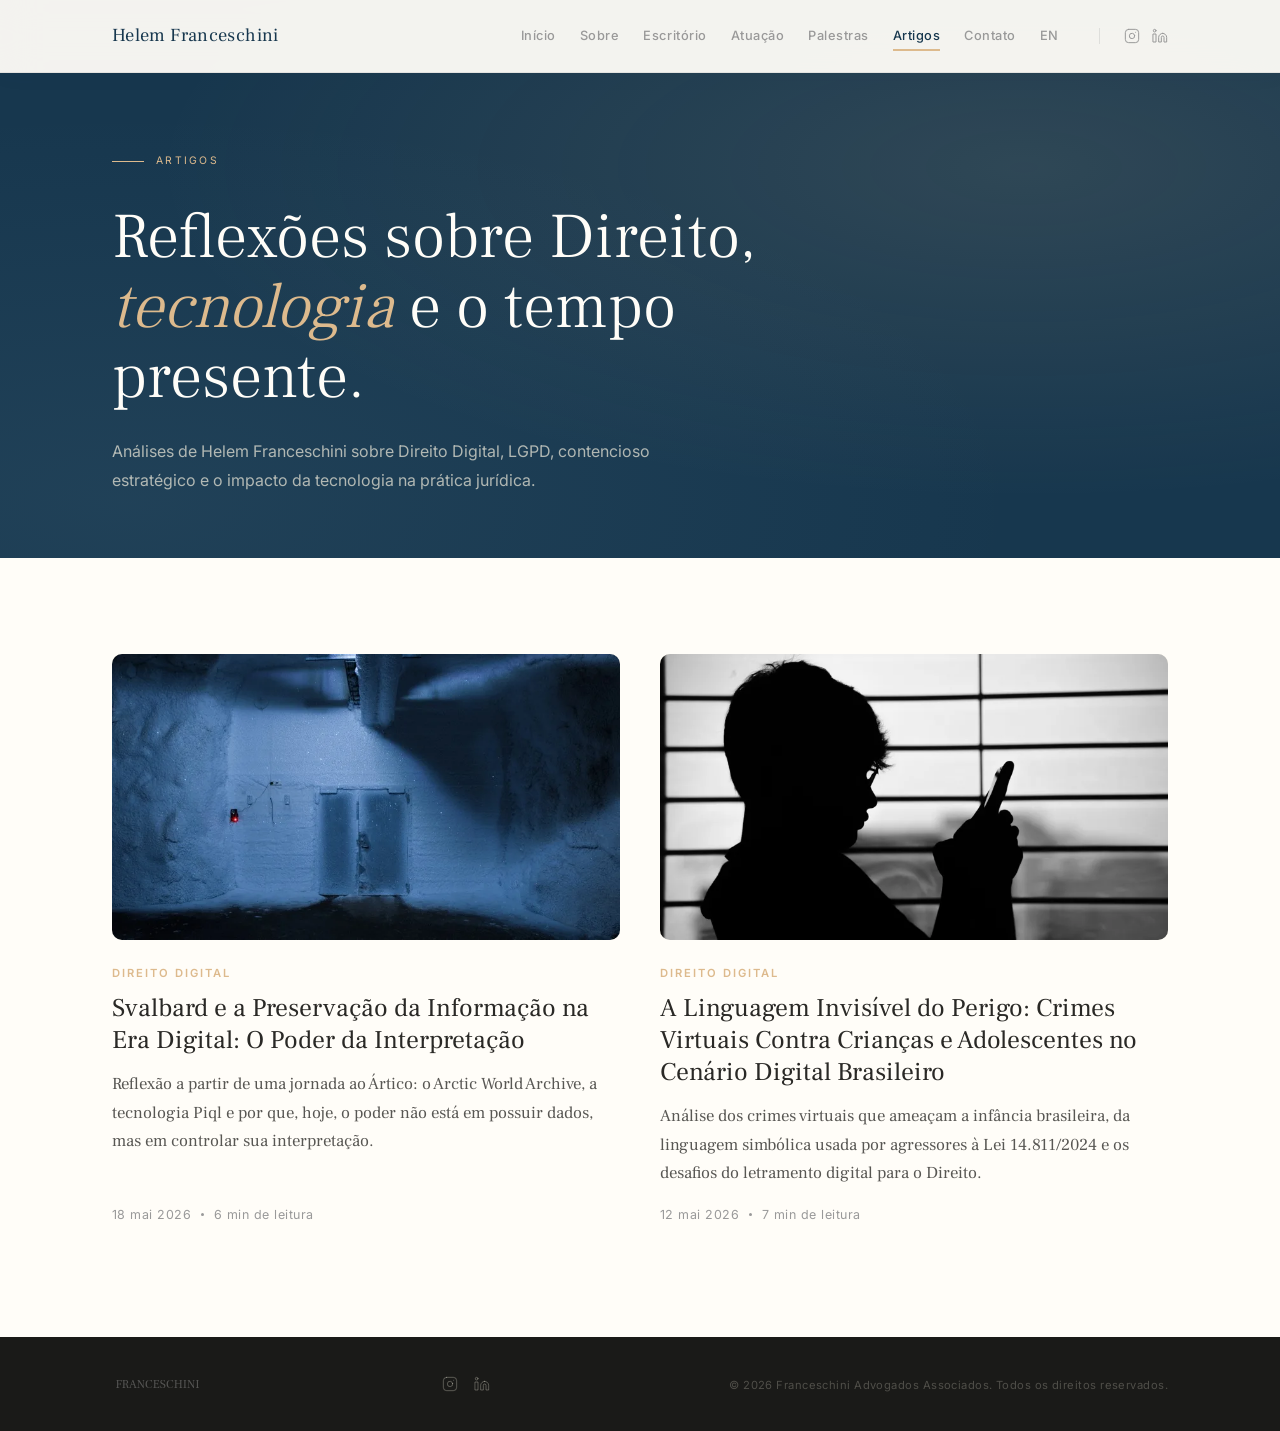
==== commit 8a2a7c5f: "feat: adiciona artigo sobre Svalbard e preservação da informação (PT + EN) Co-Authored-By: Claude Op" ====
--- a/artigos/index.html
+++ b/artigos/index.html
@@ -50,6 +50,14 @@
       "url": "https://www.helemfranceschini.com"
     },
     "blogPost": [
+      {
+        "@type": "BlogPosting",
+        "headline": "Svalbard e a Preservação da Informação na Era Digital: O Poder da Interpretação",
+        "url": "https://www.helemfranceschini.com/artigos/svalbard-preservacao-da-informacao.html",
+        "datePublished": "2026-05-18",
+        "author": { "@type": "Person", "name": "Helem Franceschini" },
+        "image": "https://www.helemfranceschini.com/assets/images/articles/svalbard-preservacao-da-informacao-1600w.jpg"
+      },
       {
         "@type": "BlogPosting",
         "headline": "A Linguagem Invisível do Perigo: Crimes Virtuais Contra Crianças e Adolescentes no Cenário Digital Brasileiro",
@@ -149,6 +157,23 @@
       <div class="container">
         <div class="articles-grid">
 
+          <a href="/artigos/svalbard-preservacao-da-informacao.html" class="article-card" aria-label="Svalbard e a Preservação da Informação na Era Digital">
+            <div class="article-card-cover">
+              <picture>
+                <source type="image/webp" srcset="/assets/images/articles/svalbard-preservacao-da-informacao-800w.webp 800w, /assets/images/articles/svalbard-preservacao-da-informacao-1600w.webp 1600w" sizes="(max-width: 900px) 100vw, 540px">
+                <img src="/assets/images/articles/svalbard-preservacao-da-informacao-1600w.jpg" srcset="/assets/images/articles/svalbard-preservacao-da-informacao-800w.jpg 800w, /assets/images/articles/svalbard-preservacao-da-informacao-1600w.jpg 1600w" sizes="(max-width: 900px) 100vw, 540px" alt="" width="1600" height="900" loading="lazy">
+              </picture>
+            </div>
+            <div class="article-card-category">Direito Digital</div>
+            <h2 class="article-card-title">Svalbard e a Preservação da Informação na Era Digital: O Poder da Interpretação</h2>
+            <p class="article-card-summary">Reflexão a partir de uma jornada ao Ártico: o Arctic World Archive, a tecnologia Piql e por que, hoje, o poder não está em possuir dados, mas em controlar sua interpretação.</p>
+            <div class="article-card-meta">
+              <time datetime="2026-05-18">18 mai 2026</time>
+              <span class="article-card-meta-dot" aria-hidden="true"></span>
+              <span>6 min de leitura</span>
+            </div>
+          </a>
+
           <a href="/artigos/linguagem-invisivel-do-perigo.html" class="article-card" aria-label="A Linguagem Invisível do Perigo">
             <div class="article-card-cover">
               <picture>
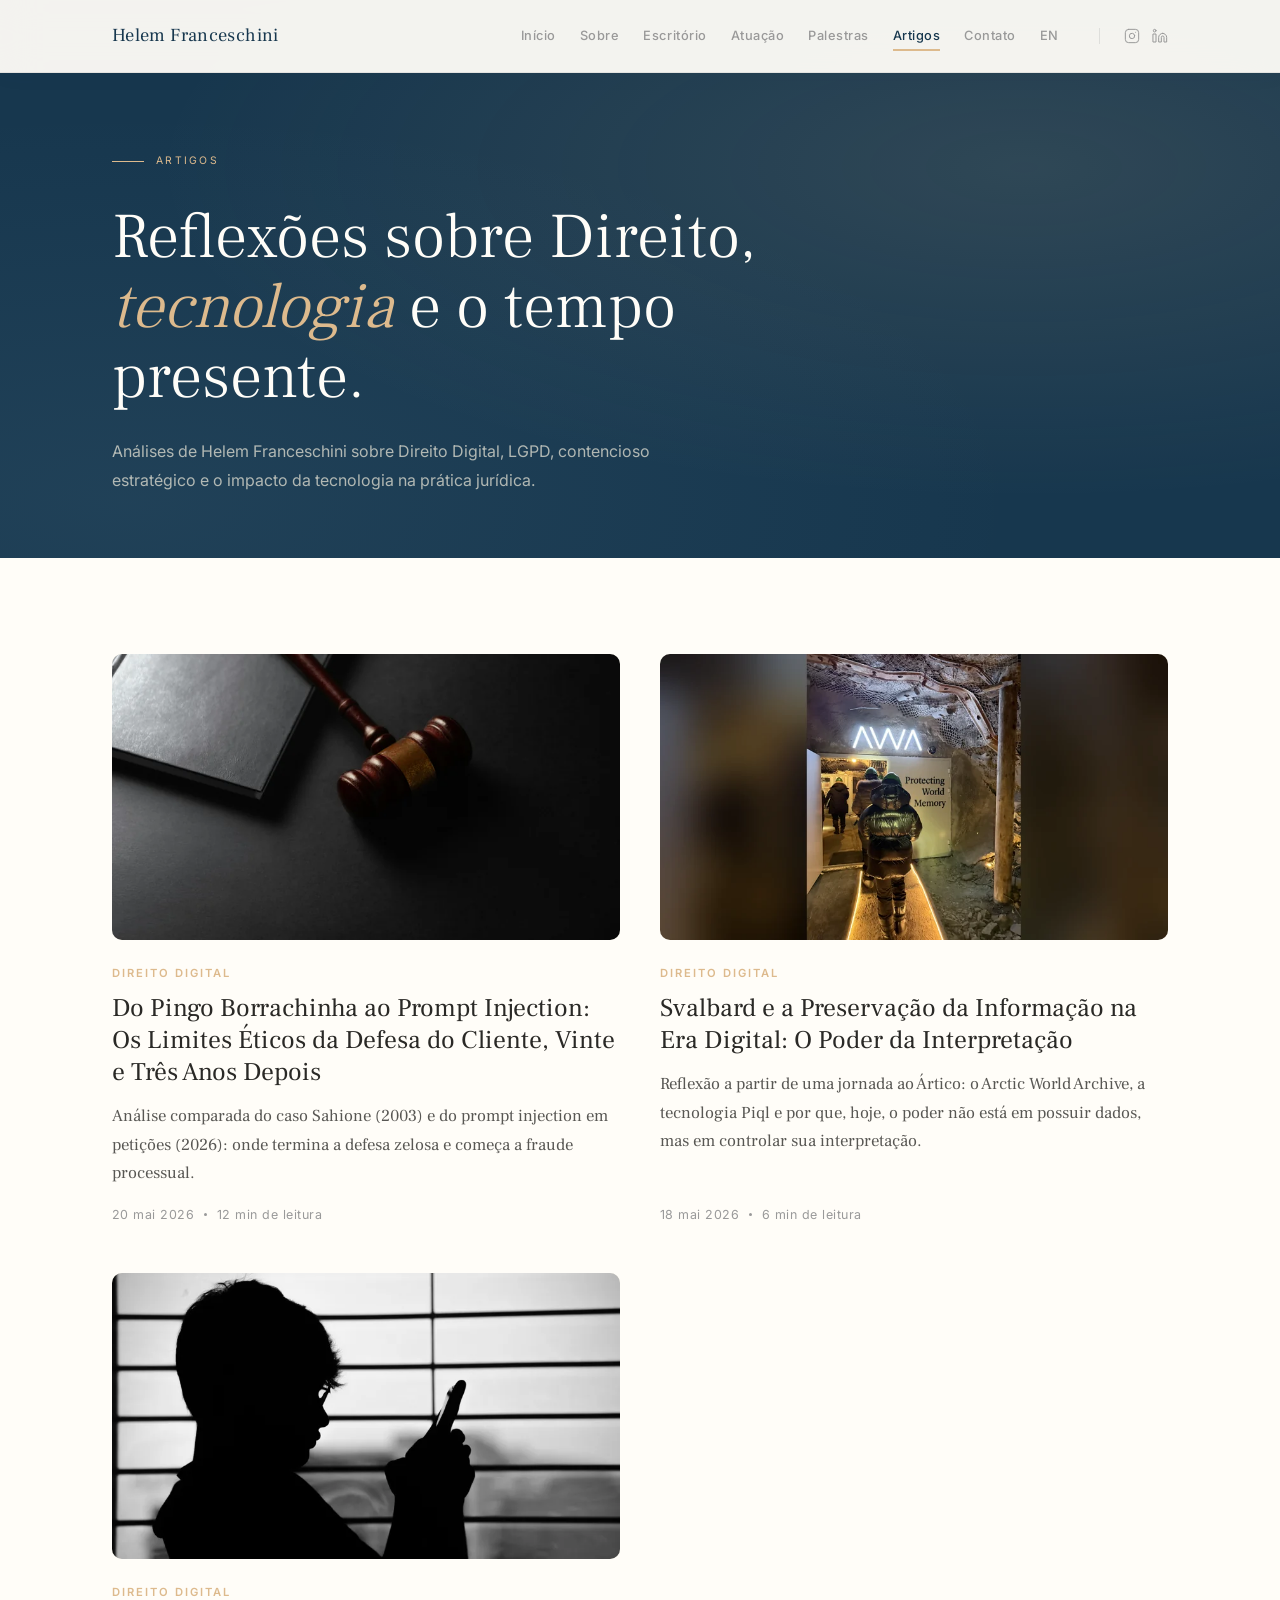
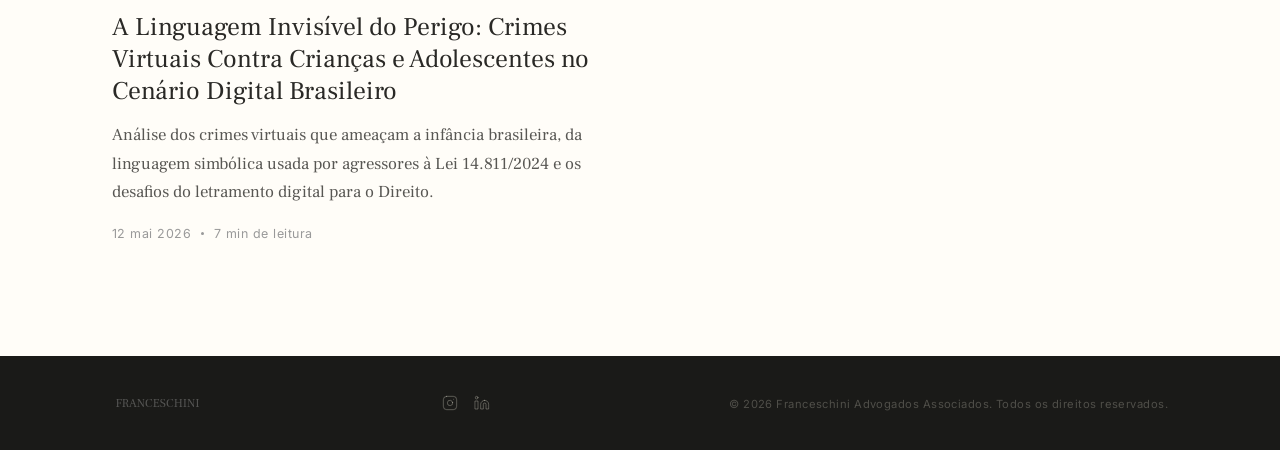
==== commit fca252d2: "feat: adiciona artigo sobre pingo borrachinha e prompt injection + fotos pessoais no Svalbard - Novo" ====
--- a/artigos/index.html
+++ b/artigos/index.html
@@ -50,6 +50,14 @@
       "url": "https://www.helemfranceschini.com"
     },
     "blogPost": [
+      {
+        "@type": "BlogPosting",
+        "headline": "Do Pingo Borrachinha ao Prompt Injection: Os Limites Éticos da Defesa do Cliente, Vinte e Três Anos Depois",
+        "url": "https://www.helemfranceschini.com/artigos/do-pingo-borrachinha-ao-prompt-injection.html",
+        "datePublished": "2026-05-20",
+        "author": { "@type": "Person", "name": "Helem Franceschini" },
+        "image": "https://www.helemfranceschini.com/assets/images/articles/do-pingo-borrachinha-ao-prompt-injection-1600w.jpg"
+      },
       {
         "@type": "BlogPosting",
         "headline": "Svalbard e a Preservação da Informação na Era Digital: O Poder da Interpretação",
@@ -157,6 +165,23 @@
       <div class="container">
         <div class="articles-grid">
 
+          <a href="/artigos/do-pingo-borrachinha-ao-prompt-injection.html" class="article-card" aria-label="Do Pingo Borrachinha ao Prompt Injection">
+            <div class="article-card-cover">
+              <picture>
+                <source type="image/webp" srcset="/assets/images/articles/do-pingo-borrachinha-ao-prompt-injection-800w.webp 800w, /assets/images/articles/do-pingo-borrachinha-ao-prompt-injection-1600w.webp 1600w" sizes="(max-width: 900px) 100vw, 540px">
+                <img src="/assets/images/articles/do-pingo-borrachinha-ao-prompt-injection-1600w.jpg" srcset="/assets/images/articles/do-pingo-borrachinha-ao-prompt-injection-800w.jpg 800w, /assets/images/articles/do-pingo-borrachinha-ao-prompt-injection-1600w.jpg 1600w" sizes="(max-width: 900px) 100vw, 540px" alt="" width="1600" height="900" loading="lazy">
+              </picture>
+            </div>
+            <div class="article-card-category">Direito Digital</div>
+            <h2 class="article-card-title">Do Pingo Borrachinha ao Prompt Injection: Os Limites Éticos da Defesa do Cliente, Vinte e Três Anos Depois</h2>
+            <p class="article-card-summary">Análise comparada do caso Sahione (2003) e do prompt injection em petições (2026): onde termina a defesa zelosa e começa a fraude processual.</p>
+            <div class="article-card-meta">
+              <time datetime="2026-05-20">20 mai 2026</time>
+              <span class="article-card-meta-dot" aria-hidden="true"></span>
+              <span>12 min de leitura</span>
+            </div>
+          </a>
+
           <a href="/artigos/svalbard-preservacao-da-informacao.html" class="article-card" aria-label="Svalbard e a Preservação da Informação na Era Digital">
             <div class="article-card-cover">
               <picture>
--- a/css/style.css
+++ b/css/style.css
@@ -172,6 +172,18 @@
 .nav-link.active::after,
 .nav-link:hover::after {
   width: 100%;
+}
+
+/* Featured nav link (e.g., Artigos on home) — distinct color, no permanent underline */
+.nav-link-featured,
+.nav.scrolled .nav-link-featured {
+  color: var(--ambar);
+}
+
+.nav-link-featured:hover,
+.nav.scrolled .nav-link-featured:hover {
+  color: var(--ambar);
+  opacity: 0.85;
 }
 
 /* Nav Social Icons */
@@ -2099,7 +2111,21 @@
 
 .article-prose figure img {
   width: 100%;
+  height: auto;
   border-radius: 8px;
+  display: block;
+}
+
+.article-prose figure.portrait {
+  text-align: center;
+}
+
+.article-prose figure.portrait img {
+  width: auto;
+  max-width: 100%;
+  max-height: 500px;
+  margin-left: auto;
+  margin-right: auto;
 }
 
 .article-prose figcaption {
@@ -2320,3 +2346,37 @@
     gap: 0.5rem;
   }
 }
+
+/* Articles preview on home */
+.articles-home {
+  padding-bottom: 0;
+}
+
+.articles-home > .container {
+  border-bottom: 1px solid rgba(42, 41, 38, 0.12);
+  padding-bottom: 7rem;
+}
+
+.articles-home-sub {
+  font-family: var(--font-body);
+  font-size: 1.15rem;
+  line-height: 1.6;
+  color: var(--onix);
+  opacity: 0.75;
+  max-width: 640px;
+  margin: -1rem 0 3.5rem;
+}
+
+.articles-home-cta {
+  margin-top: 3.5rem;
+  text-align: center;
+}
+
+@media (max-width: 900px) {
+  .articles-home-sub {
+    margin-bottom: 2.5rem;
+  }
+  .articles-home-cta {
+    margin-top: 2.5rem;
+  }
+}
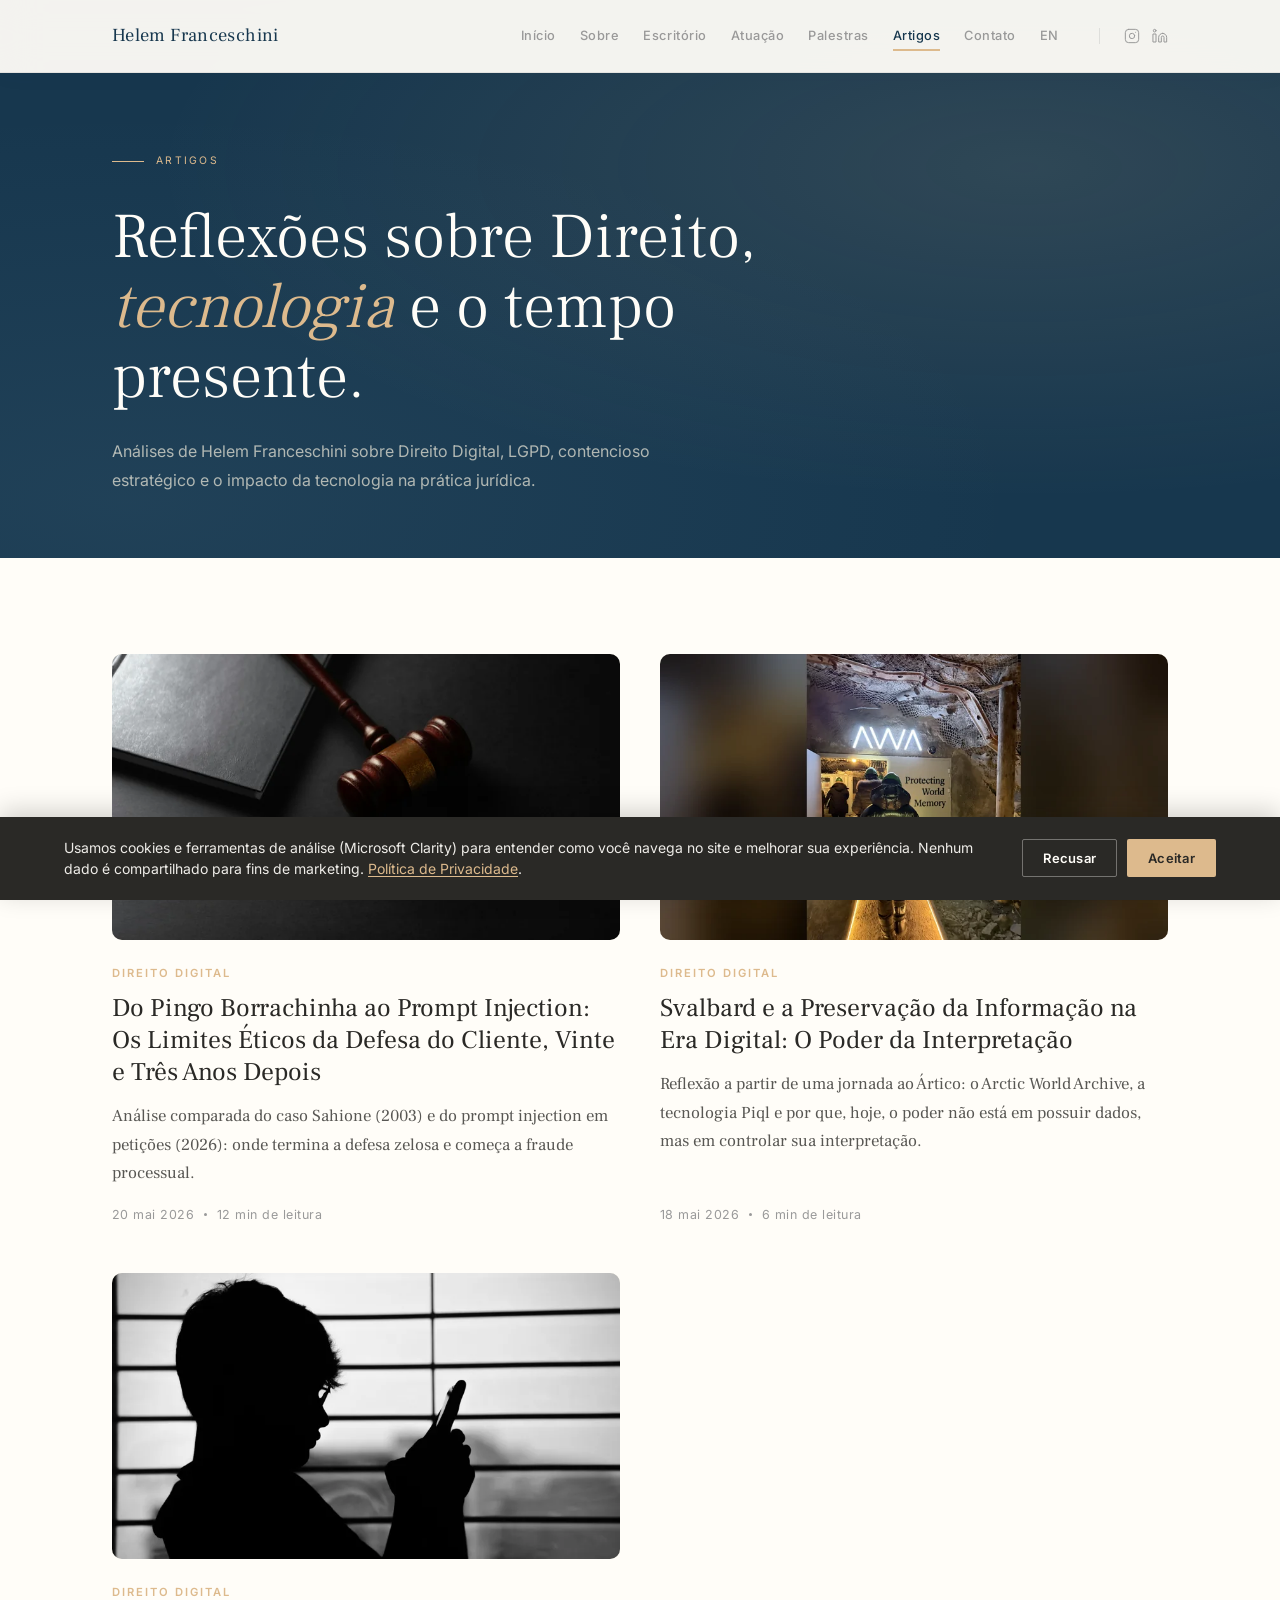
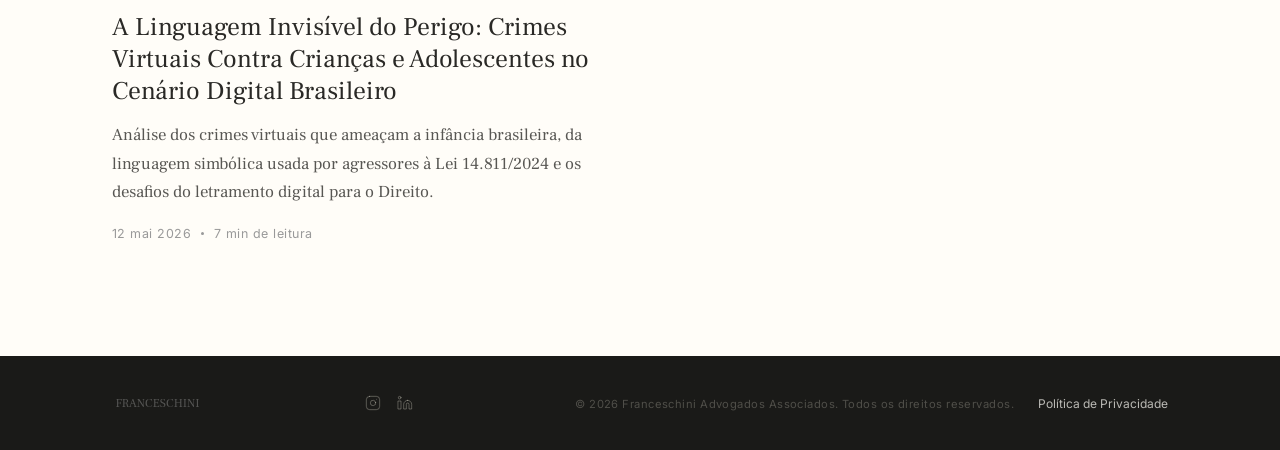
==== commit 09fd2800: "feat: adiciona consentimento LGPD (banner + páginas de privacidade) - Microsoft Clarity agora carreg" ====
--- a/artigos/index.html
+++ b/artigos/index.html
@@ -239,10 +239,12 @@
       </div>
       <div class="footer-right">
         <span class="footer-text">&copy; 2026 Franceschini Advogados Associados. Todos os direitos reservados.</span>
+        <a href="/privacidade.html" class="footer-privacy-link">Política de Privacidade</a>
       </div>
     </div>
   </footer>
 
   <script src="/js/main.js" defer></script>
+  <script src="/js/cookies.js" defer></script>
 </body>
 </html>
--- a/css/style.css
+++ b/css/style.css
@@ -2380,3 +2380,213 @@
     margin-top: 2.5rem;
   }
 }
+
+/* ==========================================================================
+   COOKIE BANNER
+   ========================================================================== */
+
+.cookie-banner {
+  position: fixed;
+  left: 0;
+  right: 0;
+  bottom: 0;
+  z-index: 9999;
+  background: var(--onix);
+  color: var(--offwhite);
+  padding: 1.25rem 0;
+  box-shadow: 0 -6px 24px rgba(0, 0, 0, 0.18);
+  transform: translateY(0);
+  transition: transform 0.3s ease, opacity 0.3s ease;
+}
+
+.cookie-banner-hidden {
+  transform: translateY(100%);
+  opacity: 0;
+  pointer-events: none;
+}
+
+.cookie-banner-inner {
+  max-width: 1200px;
+  margin: 0 auto;
+  padding: 0 1.5rem;
+  display: flex;
+  align-items: center;
+  gap: 1.5rem;
+}
+
+.cookie-banner-text {
+  font-family: var(--font-display);
+  font-size: 0.875rem;
+  line-height: 1.55;
+  margin: 0;
+  flex: 1;
+  color: rgba(255, 253, 248, 0.92);
+}
+
+.cookie-banner-link {
+  color: var(--ambar);
+  text-decoration: underline;
+  text-underline-offset: 2px;
+}
+
+.cookie-banner-link:hover {
+  color: var(--offwhite);
+}
+
+.cookie-banner-actions {
+  display: flex;
+  gap: 0.625rem;
+  flex-shrink: 0;
+}
+
+.cookie-banner-btn {
+  font-family: var(--font-display);
+  font-size: 0.8125rem;
+  font-weight: 600;
+  letter-spacing: 0.02em;
+  padding: 0.625rem 1.25rem;
+  border-radius: 2px;
+  border: 1px solid transparent;
+  cursor: pointer;
+  transition: background 0.2s ease, color 0.2s ease, border-color 0.2s ease;
+  white-space: nowrap;
+}
+
+.cookie-banner-btn-primary {
+  background: var(--ambar);
+  color: var(--onix);
+}
+
+.cookie-banner-btn-primary:hover {
+  background: var(--offwhite);
+}
+
+.cookie-banner-btn-secondary {
+  background: transparent;
+  color: var(--offwhite);
+  border-color: rgba(255, 253, 248, 0.35);
+}
+
+.cookie-banner-btn-secondary:hover {
+  border-color: var(--offwhite);
+  background: rgba(255, 253, 248, 0.08);
+}
+
+@media (max-width: 720px) {
+  .cookie-banner {
+    padding: 1rem 0;
+  }
+  .cookie-banner-inner {
+    flex-direction: column;
+    align-items: stretch;
+    gap: 0.875rem;
+    padding: 0 1.25rem;
+  }
+  .cookie-banner-text {
+    font-size: 0.8125rem;
+  }
+  .cookie-banner-actions {
+    justify-content: flex-end;
+  }
+  .cookie-banner-btn {
+    flex: 1;
+    padding: 0.75rem 1rem;
+  }
+}
+
+/* ==========================================================================
+   LEGAL PAGES (Privacy Policy)
+   ========================================================================== */
+
+.legal-page {
+  padding-top: calc(var(--nav-height) + 4rem);
+  padding-bottom: 6rem;
+  background: var(--offwhite);
+}
+
+.legal-page .container {
+  max-width: 760px;
+}
+
+.legal-page h1 {
+  font-family: var(--font-body);
+  font-weight: 300;
+  font-size: clamp(2rem, 4vw, 2.75rem);
+  line-height: 1.15;
+  color: var(--safira);
+  margin: 0 0 0.5rem;
+}
+
+.legal-page .legal-updated {
+  font-family: var(--font-display);
+  font-size: 0.875rem;
+  color: var(--onix);
+  opacity: 0.6;
+  margin: 0 0 3rem;
+}
+
+.legal-page h2 {
+  font-family: var(--font-display);
+  font-size: 1.25rem;
+  font-weight: 600;
+  color: var(--safira);
+  margin: 2.75rem 0 1rem;
+  letter-spacing: -0.005em;
+}
+
+.legal-page p,
+.legal-page li {
+  font-family: var(--font-body);
+  font-size: 1.0625rem;
+  line-height: 1.7;
+  color: var(--onix);
+}
+
+.legal-page p {
+  margin: 0 0 1.25rem;
+}
+
+.legal-page ul {
+  margin: 0 0 1.25rem;
+  padding-left: 1.5rem;
+}
+
+.legal-page li {
+  margin-bottom: 0.5rem;
+}
+
+.legal-page a {
+  color: var(--safira);
+  text-decoration: underline;
+  text-underline-offset: 2px;
+}
+
+.legal-page a:hover {
+  color: var(--safira-mid);
+}
+
+/* Footer privacy link */
+.footer-privacy-link {
+  display: inline-block;
+  margin-left: 1.25rem;
+  font-family: var(--font-display);
+  font-size: 0.75rem;
+  color: rgba(255, 253, 248, 0.7);
+  text-decoration: none;
+  border-bottom: 1px solid transparent;
+  transition: color 0.2s ease, border-color 0.2s ease;
+}
+
+.footer-privacy-link:hover {
+  color: var(--offwhite);
+  border-bottom-color: rgba(255, 253, 248, 0.5);
+}
+
+@media (max-width: 720px) {
+  .footer-privacy-link {
+    margin-left: 0;
+    margin-top: 0.5rem;
+    display: block;
+  }
+}
+
